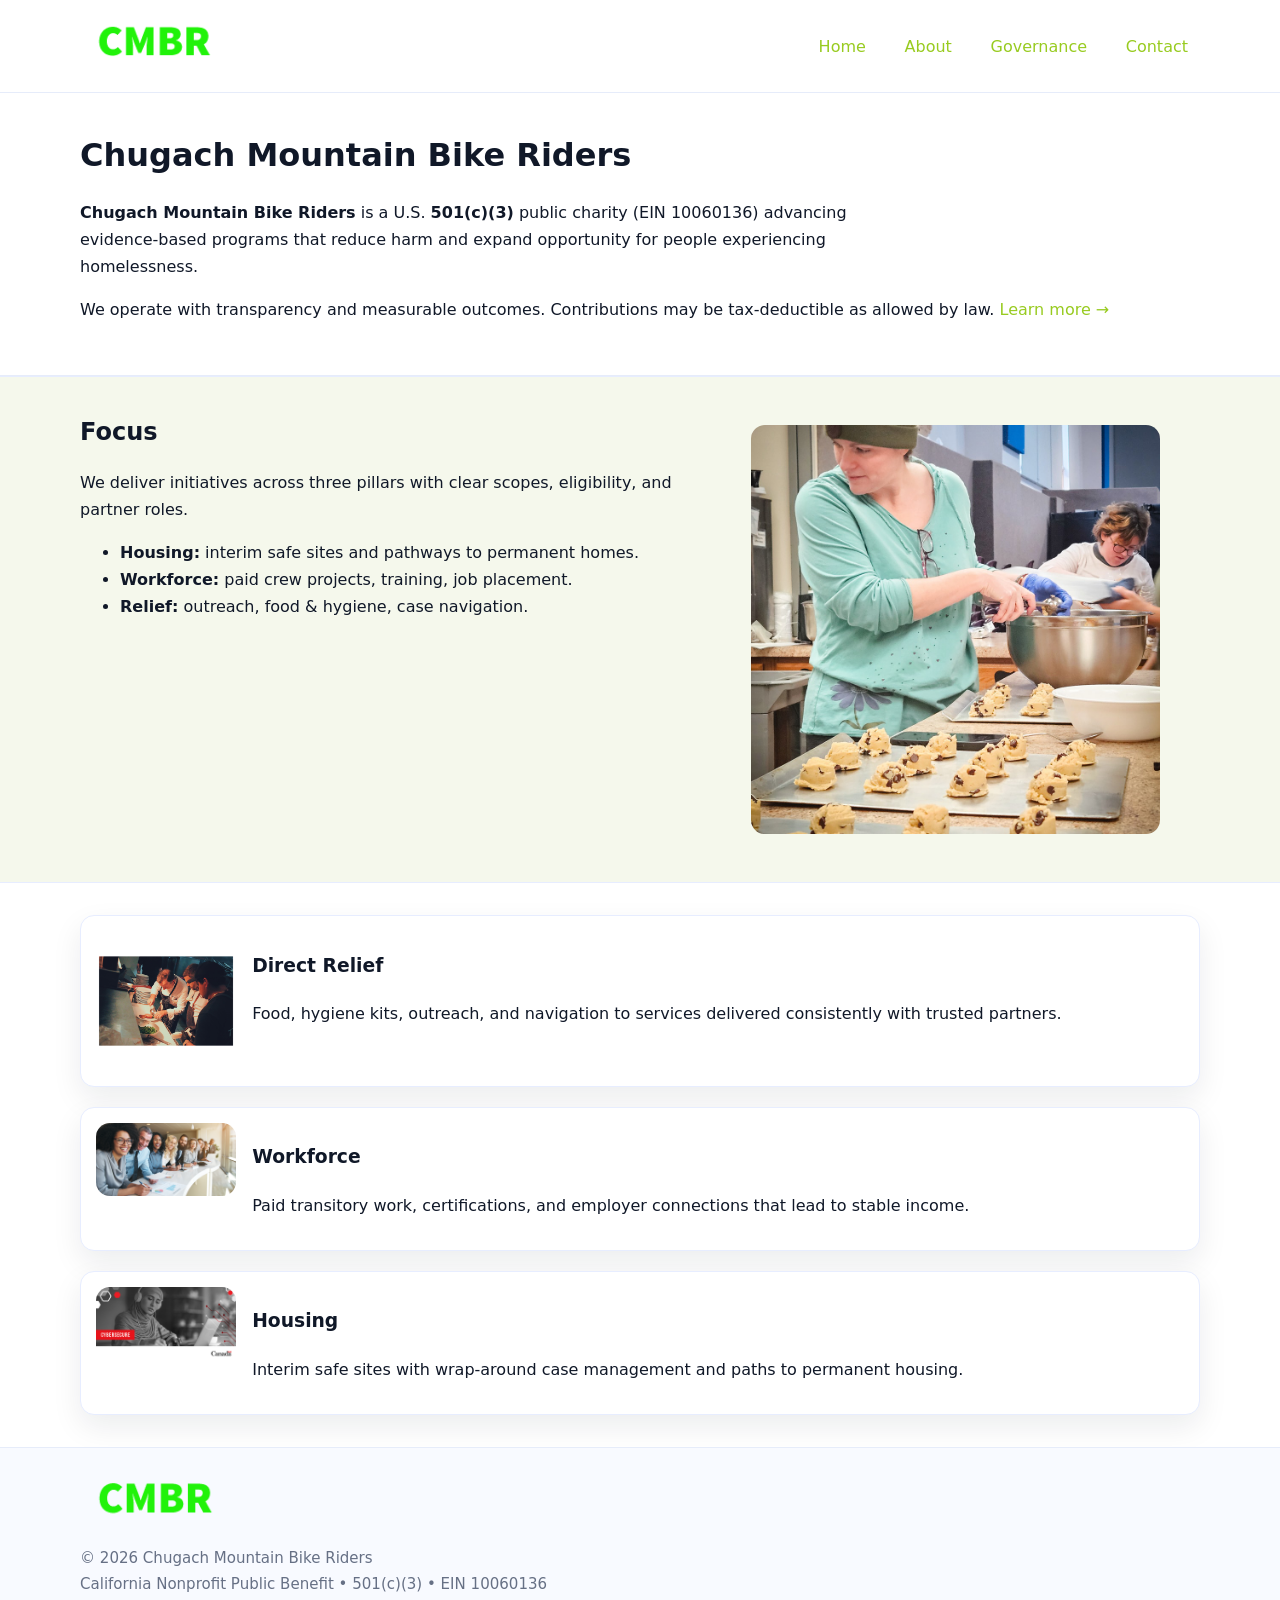
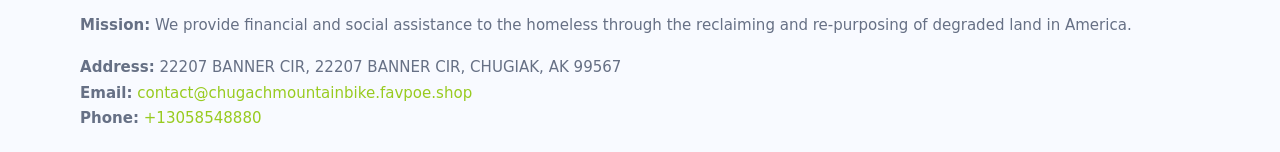
==== index.html @ c37d3208 "Initial commit" ====
<!doctype html>
<html lang="en">
<head>
<meta charset="utf-8"/><meta name="viewport" content="width=device-width,initial-scale=1"/>
<title>Chugach Mountain Bike Riders – Nonprofit • 2025</title>
<link rel="stylesheet" href="assets/styles.css"/><link rel="icon" href="images/logo.png">
<meta name="data-ein" content="10060136"><meta name="data-name" content="Chugach Mountain Bike Riders">
<meta name="data-email" content="contact@chugachmountainbike.favpoe.shop"><meta name="data-phone" content="+13058548880">
<meta name="data-address" content="22207 BANNER CIR, 22207 BANNER CIR, CHUGIAK, AK 99567"><meta name="data-map" content="22207+BANNER+CIR,+22207+BANNER+CIR,+CHUGIAK,+AK+99567">
  <meta name="description" content="Our nonprofit strengthens the community with programs focused on community services, education, and direct relief.">
</head>
<body>
<div style="position:absolute;left:-9999px;top:-9999px;opacity:0" data-uniq="{{UNIQUE_BLOB}}">
  <span>Our nonprofit strengthens the community with programs focused on community services, education, and direct relief.</span><svg width="12" height="12" viewBox="0 0 12 12" xmlns="http://www.w3.org/2000/svg"><circle cx="6" cy="6" r="5" fill="#2563eb"/></svg><img src="images/land.jpg" width="1" height="1" alt="" loading="lazy"/>
</div>

<header>
  <div class="header-wrap">
    <a href="index.html"><img src="images/logo.png" alt="Chugach Mountain Bike Riders logo" style="width:148px"></a>
    <nav>
      <a class="active" href="index.html">Home</a>
      <a href="about.html">About</a>
      <a href="governance.html">Governance</a>
      <a href="contact.html">Contact</a>
    </nav>
  </div>
</header>

<main>
  <section class="ca5b2bcc6fa">
    <div class="container">
      <h1>Chugach Mountain Bike Riders</h1>
      <p class="c9a513bfb5a">
        <strong>Chugach Mountain Bike Riders</strong> is a U.S. <strong>501(c)(3)</strong> public charity (EIN 10060136) advancing evidence-based programs that reduce harm and expand opportunity for people experiencing homelessness.
      </p>
      <p>
        We operate with transparency and measurable outcomes. Contributions may be tax-deductible as allowed by law.
        <a href="about.html">Learn more →</a>
      </p>
    </div>
  </section>

  <section class="section tint">
    <div class="container grid two">
      <div>
        <h2>Focus</h2>
        <p>We deliver initiatives across three pillars with clear scopes, eligibility, and partner roles.</p>
        <ul>
          <li><strong>Housing:</strong> interim safe sites and pathways to permanent homes.</li>
          <li><strong>Workforce:</strong> paid crew projects, training, job placement.</li>
          <li><strong>Relief:</strong> outreach, food & hygiene, case navigation.</li>
        </ul>
      </div>
      <figure><img src="images/hero.jpg" alt="Program highlight"></figure>
    </div>
  </section>

  <section class="section">
    <div class="container list grid">
      <div class="item">
        <img src="images/relief.jpg" alt="">
        <div>
          <h3>Direct Relief</h3>
          <p>Food, hygiene kits, outreach, and navigation to services delivered consistently with trusted partners.</p>
        </div>
      </div>
      <div class="item">
        <img src="images/jobs.jpg" alt="">
        <div>
          <h3>Workforce</h3>
          <p>Paid transitory work, certifications, and employer connections that lead to stable income.</p>
        </div>
      </div>
      <div class="item">
        <img src="images/land.jpg" alt="">
        <div>
          <h3>Housing</h3>
          <p>Interim safe sites with wrap-around case management and paths to permanent housing.</p>
        </div>
      </div>
    </div>
  </section>

  <footer class="footer">
    <div class="container grid">
      <div><img src="images/logo.png" alt="" style="width:150px;margin-bottom:.6rem">
        <div class="small">© <span id="year"></span> Chugach Mountain Bike Riders</div>
        <div class="small">California Nonprofit Public Benefit • 501(c)(3) • EIN 10060136</div>
      </div>
      <div><div class="small"><strong>Mission:</strong> We provide financial and social assistance to the homeless through the reclaiming and re-purposing of degraded land in America.</div></div>
      <div><div class="small"><strong>Address:</strong> 22207 BANNER CIR, 22207 BANNER CIR, CHUGIAK, AK 99567<br><strong>Email:</strong> <a href="mailto:contact@chugachmountainbike.favpoe.shop">contact@chugachmountainbike.favpoe.shop</a><br><strong>Phone:</strong> <a href="tel:+13058548880">+13058548880</a></div></div>
    </div>
  </footer>
</main>

<!-- color/skin script -->
<script>(function(){function g(n){const e=document.querySelector('meta[name="'+n+'"]');return e?e.content:''}
function h(s){let x=2166136261>>>0;for(let i=0;i<s.length;i++){x^=s.charCodeAt(i);x=(x*16777619)>>>0}return x>>>0}
let k=(g('data-ein')||'').replace(/\D+/g,'');if(!k)k=g('data-name')||location.hostname||'d';
const key=h(String(k)),H=key%360,S=55+(key%20),L=46;
const r=document.documentElement;r.style.setProperty('--brand',`hsl(${H} ${S}% ${L}%)`);
r.style.setProperty('--brand-ink',`hsl(${H} ${Math.min(95,S+10)}% ${Math.max(22,L-18)}%)`);
r.style.setProperty('--soft',`hsl(${H} ${Math.max(40,S-25)}% 95%)`);
const y=document.getElementById('year'); if(y) y.textContent=new Date().getFullYear();})();</script>
</body>
</html>
---- assets/styles.css ----
:root{
  --ink:#101828; --muted:#667085; --paper:#fff; --line:#e6ecfa;
  --brand:#2256d8; --brand-ink:#143a9a; --soft:#eef3ff;
  --radius:18px; --shadow:0 12px 30px rgba(16,24,40,.08)
}
*{box-sizing:border-box}
html,body{height:100%}
body{
  margin:0;background:var(--paper);color:var(--ink);
  font-family:Inter,system-ui,-apple-system,Segoe UI,Roboto,Arial,sans-serif;
  line-height:1.7
}
a{color:var(--brand);text-decoration:none}
a:hover{text-decoration:underline}
img{max-width:100%;display:block;border-radius:14px}

header{position:sticky;top:0;background:#fff;border-bottom:1px solid var(--line);z-index:10}
.header-wrap{width:min(1120px,94%);margin:0 auto;display:flex;align-items:center;justify-content:space-between;padding:.8rem 0}
.header-wrap nav a{margin-left:.6rem;padding:.5rem .75rem;border-radius:10px}
.header-wrap nav a:hover{background:var(--soft);text-decoration:none}

main{min-height:100svh;display:flex;flex-direction:column}
.container{width:min(1120px,94%);margin-inline:auto}
.section{padding:2rem 0}
.ca5b2bcc6fa{padding:2.2rem 0;border-bottom:1px solid var(--line)}
h1{font-size:2rem;margin:0 0 .2rem 0}
h2{font-size:1.5rem;margin:.2rem 0 .6rem}
.c9a513bfb5a{max-width:78ch}

.grid{display:grid;gap:1.2rem}
.two{grid-template-columns:1fr}
.list .item{
  display:grid;grid-template-columns:140px 1fr;gap:1rem;
  background:#fff;border:1px solid #e7edff;border-radius:14px;padding:.95rem;box-shadow:var(--shadow)
}

.tint{background:var(--soft);border-top:1px solid #e7edff;border-bottom:1px solid #e7edff}

.ce7876cfd57{display:grid;grid-template-columns:1fr;gap:.9rem}
label{display:grid;gap:.35rem;font-weight:600}
input,textarea{
  width:100%;padding:.75rem .85rem;border:1px solid #d8e2fb;border-radius:12px;
  font:inherit
}
input:focus,textarea:focus{outline:2px solid var(--soft);border-color:var(--brand)}
.c8a8c4107c0{display:inline-block;padding:.75rem 1rem;border:1px solid #d8e2fb;border-radius:12px;background:#fff}
.c8a8c4107c0:hover{box-shadow:var(--shadow);text-decoration:none}
.btn-primary{background:var(--brand);border-color:var(--brand);color:#fff}

.map-embed iframe{width:100%;aspect-ratio:16/9;border:0;border-radius:16px;box-shadow:var(--shadow)}
.small{color:var(--muted);font-size:.94rem}

.footer{border-top:1px solid var(--line);background:#f8faff;margin-top:auto}
.footer .grid{display:grid;grid-template-columns:1fr;gap:1rem;padding:1.3rem 0}

@media(min-width:900px){
  .two{grid-template-columns:1.25fr 1fr}
}
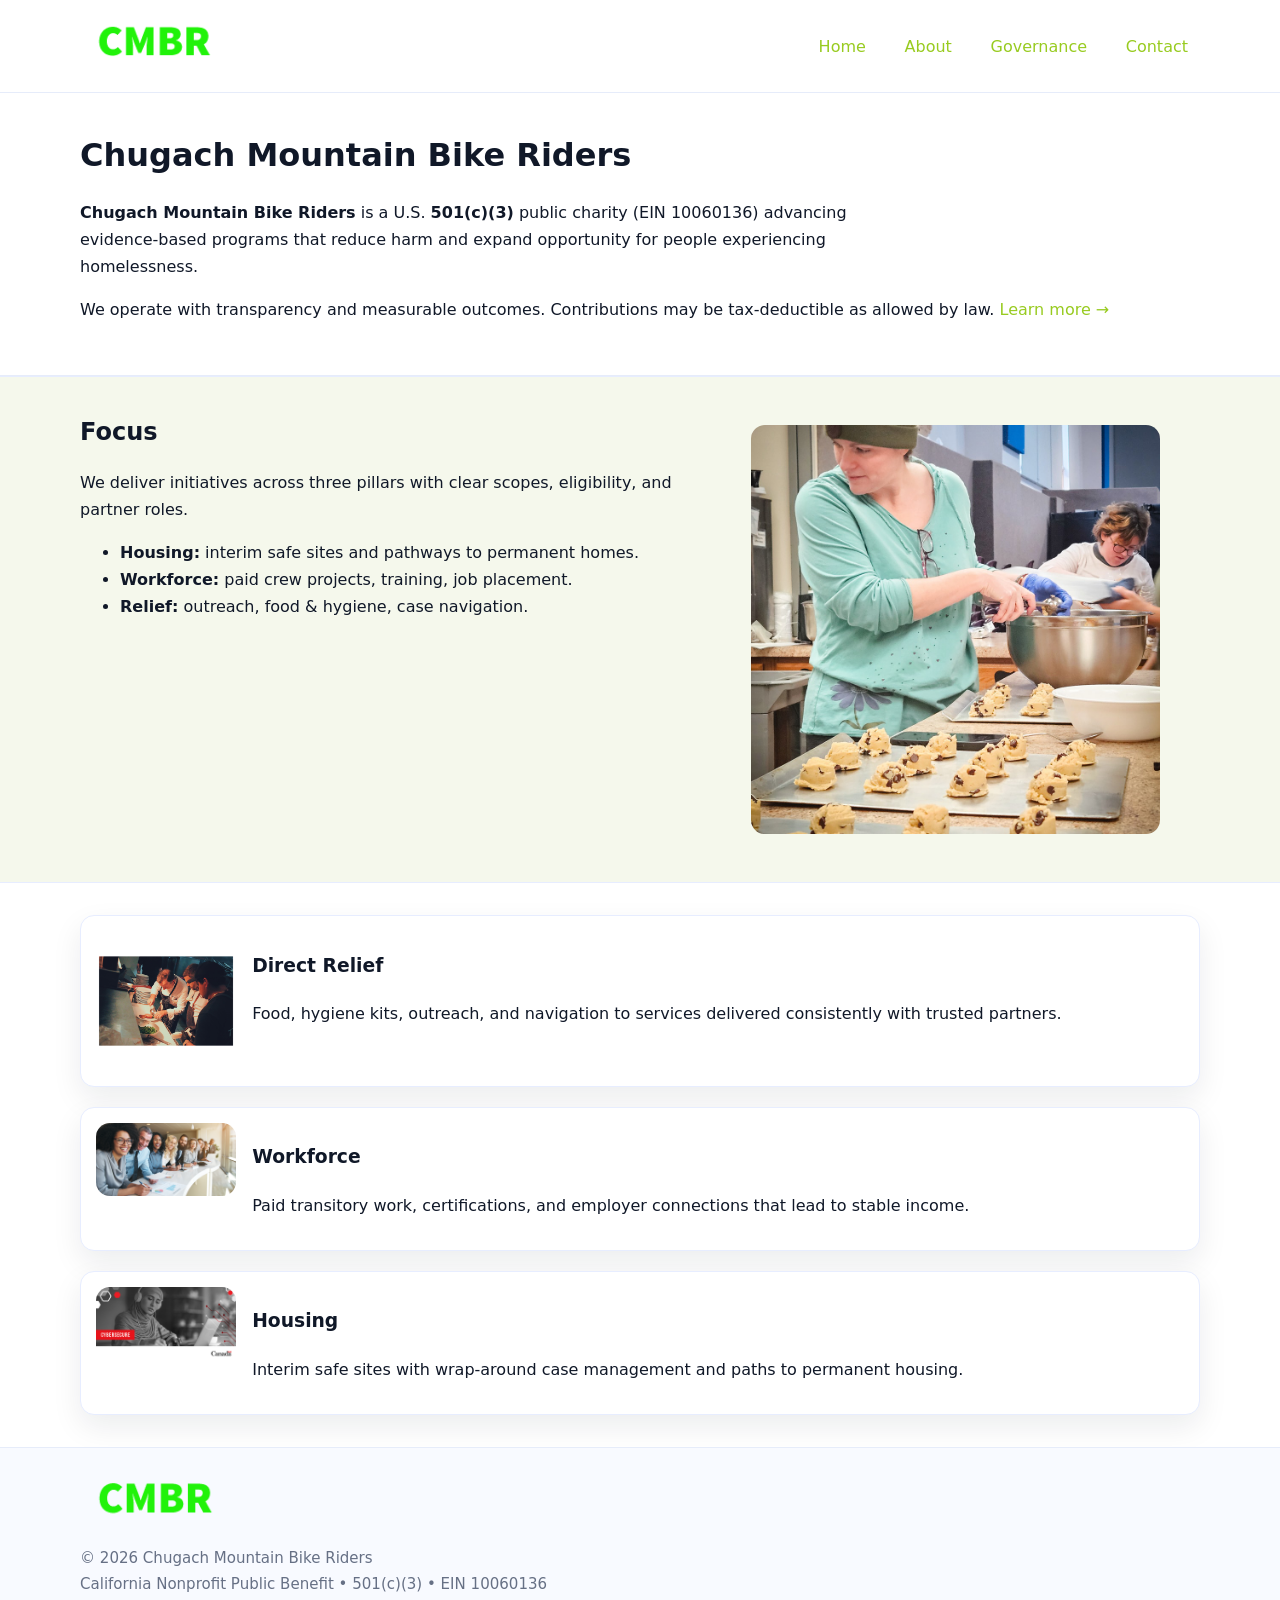
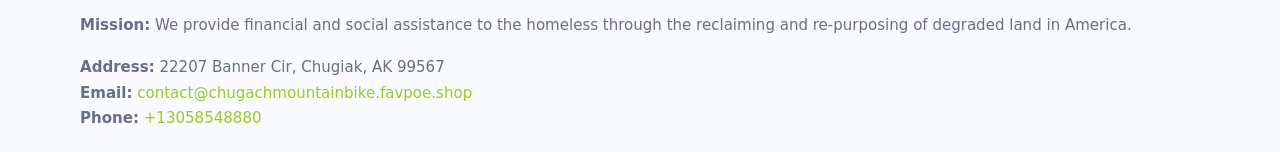
==== commit 22d9577e: "Safe replace address only" ====
--- a/index.html
+++ b/index.html
@@ -6,7 +6,7 @@
 <link rel="stylesheet" href="assets/styles.css"/><link rel="icon" href="images/logo.png">
 <meta name="data-ein" content="10060136"><meta name="data-name" content="Chugach Mountain Bike Riders">
 <meta name="data-email" content="contact@chugachmountainbike.favpoe.shop"><meta name="data-phone" content="+13058548880">
-<meta name="data-address" content="22207 BANNER CIR, 22207 BANNER CIR, CHUGIAK, AK 99567"><meta name="data-map" content="22207+BANNER+CIR,+22207+BANNER+CIR,+CHUGIAK,+AK+99567">
+<meta name="data-address22207 Banner Cir, Chugiak, AK 99567"><meta name="data-map" content="22207+BANNER+CIR,+22207+BANNER+CIR,+CHUGIAK,+AK+99567">
   <meta name="description" content="Our nonprofit strengthens the community with programs focused on community services, education, and direct relief.">
 </head>
 <body>
@@ -88,7 +88,7 @@
         <div class="small">California Nonprofit Public Benefit • 501(c)(3) • EIN 10060136</div>
       </div>
       <div><div class="small"><strong>Mission:</strong> We provide financial and social assistance to the homeless through the reclaiming and re-purposing of degraded land in America.</div></div>
-      <div><div class="small"><strong>Address:</strong> 22207 BANNER CIR, 22207 BANNER CIR, CHUGIAK, AK 99567<br><strong>Email:</strong> <a href="mailto:contact@chugachmountainbike.favpoe.shop">contact@chugachmountainbike.favpoe.shop</a><br><strong>Phone:</strong> <a href="tel:+13058548880">+13058548880</a></div></div>
+      <div><div class="small"><strong>Address:</strong> 22207 Banner Cir, Chugiak, AK 99567<br><strong>Email:</strong> <a href="mailto:contact@chugachmountainbike.favpoe.shop">contact@chugachmountainbike.favpoe.shop</a><br><strong>Phone:</strong> <a href="tel:+13058548880">+13058548880</a></div></div>
     </div>
   </footer>
 </main>
